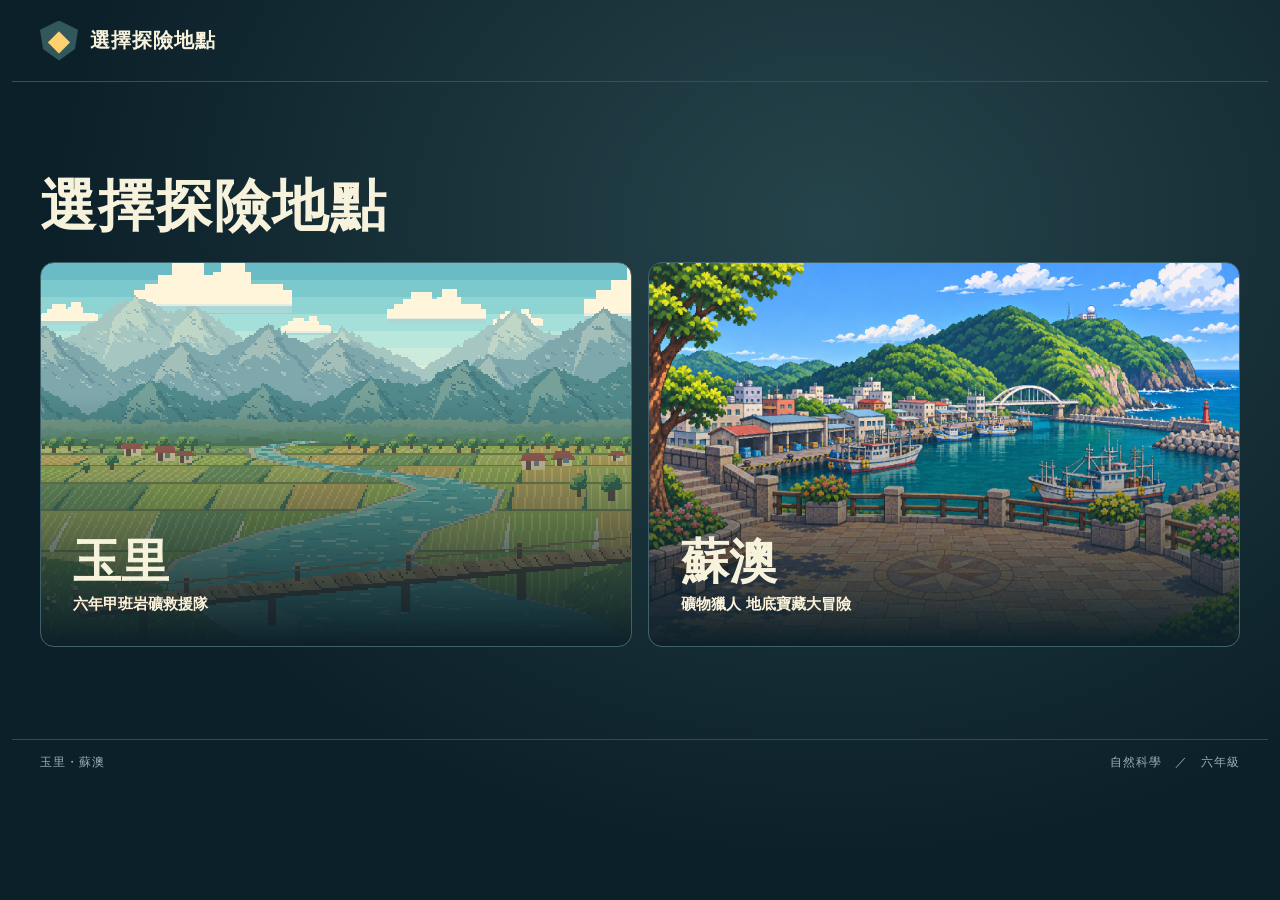
==== game.html @ c3cbf228 "Publish the updated rock and mineral rescue game" ====
<!doctype html>
<html lang="zh-Hant"><head><meta charset="utf-8"><meta name="viewport" content="width=device-width,initial-scale=1,viewport-fit=cover"><meta name="theme-color" content="#102833"><title>岩礦探險｜選擇地點</title><link rel="stylesheet" href="game.css"><link rel="stylesheet" href="museum.css"><link rel="stylesheet" href="victory.css"><script src="catalog.js" defer></script><script src="turntable.js" defer></script><script src="museum.js" defer></script><script src="conveyor.js" defer></script><script src="game.js" defer></script><script src="music.js" defer></script></head>
<body><header><div class="brand"><span class="crest">◆</span><span id="game-name">選擇探險地點</span></div><nav id="game-nav" aria-label="遊戲工具"><button id="sound" type="button" aria-label="音樂與音效" aria-pressed="true">♫ 開</button><button id="book">▤　圖鑑</button><button id="help" aria-label="玩法說明">？</button></nav></header><audio id="music-track" src="assets/valley-stroll.wav" loop preload="metadata" playsinline></audio><main id="main"></main><footer><span id="game-place">玉里・蘇澳</span><span>自然科學　／　六年級</span></footer><dialog id="dialog"><div id="dialogbody"></div><button id="close" class="action">返回遊戲</button></dialog><dialog id="victory" aria-labelledby="victory-title" aria-describedby="victory-next"></dialog><div id="notice" role="status"></div></body></html>
---- game.css ----
:root{color-scheme:dark;--ink:#132d37;--panel:#1a3741;--line:#41616a;--soft:#bcd4cc;--gold:#ffd071;--mint:#9be0be;--night:#0c2029;font-family:"Trebuchet MS","Microsoft JhengHei",system-ui,sans-serif;color:#f7f2dc;background:var(--night)}*{box-sizing:border-box}body{margin:0;min-height:100vh;background:radial-gradient(ellipse at 65% 25%,#26444b 0,transparent 66%),var(--night)}header,main,footer{max-width:1256px;margin:auto}header{height:82px;display:flex;align-items:center;justify-content:space-between;padding:0 28px;border-bottom:1px solid #34505a}button{font:inherit;font-weight:800;cursor:pointer;touch-action:manipulation;color:inherit;background:var(--panel);border:1px solid var(--line);border-radius:7px;min-height:44px;padding:9px 16px}button:hover{border-color:var(--mint);filter:brightness(1.08)}button:focus-visible,input:focus-visible{outline:3px solid white;outline-offset:3px}button:active{transform:translateY(2px)}button:disabled{opacity:.5;cursor:default}.brand{display:flex;align-items:center;gap:12px;font-weight:950;font-size:20px;letter-spacing:2px}.brand small,.eyebrow,.tiny{display:block;font-family:"Courier New",monospace;font-size:11px;line-height:1.6;letter-spacing:2px;font-weight:bold;color:var(--mint)}.brand small{color:var(--soft);font-size:9px}.crest{display:grid;place-items:center;width:38px;height:40px;font-size:27px;color:var(--gold);background:#32585b;clip-path:polygon(50% 0,100% 23%,92% 71%,50% 100%,8% 71%,0 23%)}nav{display:flex;gap:8px}nav button{font-size:14px;padding:8px 12px}main{padding:28px}h1,h2,h3,p{margin:0}h1{font-size:clamp(42px,4.9vw,75px);line-height:1.14;font-weight:1000;letter-spacing:2px}h2{font-size:clamp(22px,2.4vw,31px);letter-spacing:1px}p{line-height:1.7;color:var(--soft)}.lobby{display:grid;grid-template-columns:1.57fr 1fr;gap:18px}.box,.scene,.mission,.stage{border:1px solid var(--line);border-radius:14px;overflow:hidden;background:var(--panel)}.scene{position:relative;isolation:isolate;min-height:510px;background:#568f97 url('assets/valley.png') center center/cover;image-rendering:pixelated}.scene:before{content:"";position:absolute;inset:0;z-index:-1;background:linear-gradient(155deg,#0b2b3bc9,transparent 67%),linear-gradient(0deg,#102c36f5,transparent 37%)}.scenehead{padding:34px}.scenehead .eyebrow{color:var(--gold);letter-spacing:3px;margin-bottom:12px}.scenehead h1{text-shadow:3px 4px #193c45,0 1px 8px #193c45}.scenehead p{color:#fff3ce;font-size:16px;font-weight:bold;margin-top:10px;text-shadow:1px 2px 3px #152d33}.sprite,.spec{image-rendering:pixelated;object-fit:contain}.lead{position:absolute;height:38%;max-width:45%;bottom:16%;left:50%;transform:translateX(-50%);filter:drop-shadow(4px 5px 0 #183d4a55);animation:idle 2.4s steps(2,end) infinite}@keyframes idle{50%{translate:0 -4px}}.scenefoot{position:absolute;left:24px;right:24px;bottom:18px;display:flex;align-items:center;gap:10px}.tag{background:#203f40;border:1px solid #88a88b;border-radius:20px;padding:5px 12px;color:#e9efca;font-size:13px;font-weight:bold}.scenefoot b{font-size:14px}.box{padding:22px;background:linear-gradient(150deg,#25454b,#19343d)}.roster{display:grid;grid-template-columns:repeat(4,1fr);gap:8px;margin:17px 0}.char{position:relative;padding:5px 1px 7px;min-width:0;display:grid;justify-items:center;background:#142e38;border:2px solid #395861;font-size:13px}.char img{width:100%;height:63px}.char.sel,.sel{border-color:var(--gold)!important;background:#374542}.char.sel:after{content:'✓';position:absolute;right:3px;top:0;color:var(--gold)}.desc{font-size:14px;padding:12px 0;border-top:1px dashed #506466;min-height:72px}.desc strong,.gold{color:var(--gold)}.action{background:var(--gold);color:#302f24;border:1px solid #ffe8ae;box-shadow:0 3px 0 #9b743b;letter-spacing:1px}.wide{width:100%}.row{display:flex;gap:10px;align-items:center;flex-wrap:wrap}.route{margin-top:20px}.route h3{font-size:16px;margin:0 0 10px}.missions{display:grid;grid-template-columns:repeat(3,1fr);gap:12px}.mission{padding:13px 15px;display:flex;align-items:center;gap:13px}.mission img{height:40px;width:48px;image-rendering:pixelated;object-fit:contain}.mission small{display:block;color:var(--mint);letter-spacing:2px;font:10px monospace}.mission strong{display:block;margin-top:4px}footer{border-top:1px solid #314950;display:flex;justify-content:space-between;padding:14px 28px;color:#97b1b4;font:12px monospace;letter-spacing:1px}.stage{padding:22px}.stagehead{display:flex;align-items:center;justify-content:space-between;gap:10px;margin-bottom:15px}.stagehead h1{font-size:clamp(23px,3.6vw,39px)}.dialogue{display:flex;align-items:center;gap:14px;border:1px solid var(--line);background:#102c35;padding:9px 14px;border-radius:9px;margin:12px 0}.dialogue img{width:57px;height:60px}.dialogue strong{color:var(--gold);font-size:14px}.dialogue p{font-size:15px;color:#e4ece4}.riverwrap{position:relative;max-width:800px;margin:auto}canvas{display:block;width:100%;height:auto;border:2px solid #729b97;border-radius:9px;image-rendering:pixelated;touch-action:manipulation}.dpad,.controls,.tools{display:flex;gap:8px;justify-content:center;align-items:center;flex-wrap:wrap;margin:12px 0}.dpad button{min-width:56px}.labgrid{display:grid;grid-template-columns:1fr 1fr;gap:16px}.bench{padding:18px;border:1px solid var(--line);background:#132f38;border-radius:10px;text-align:center;min-width:0}.display{position:relative;display:grid;place-items:center;min-height:155px;background:radial-gradient(ellipse,#395d60,transparent 69%);margin-bottom:8px}.display img{height:144px;max-width:85%}.cards{display:flex;justify-content:center;gap:8px;flex-wrap:wrap;margin:12px 0}.item{display:inline-grid;justify-items:center;align-content:center;min-width:75px;padding:6px}.item img{width:60px;height:47px;object-fit:contain;image-rendering:pixelated}.tiny{color:#aac3c0}.note{color:var(--gold);min-height:25px;font-size:15px}.bar{height:9px;background:#0b232c;border-radius:5px;overflow:hidden;margin:12px auto;max-width:380px}.bar i{display:block;height:100%;background:var(--mint);transition:width .3s}.slots{display:flex;gap:8px;justify-content:center;align-items:center;margin:12px 0}.slot{border:2px dashed var(--line);width:38%;min-height:90px;padding:4px;display:grid;place-items:center}.slot img{height:46px}.scratch{position:absolute;width:55px;height:4px;background:#fff2ba;box-shadow:0 3px #4a4440;transform:rotate(-28deg);left:57%;top:55%}.belt{overflow:hidden;background:repeating-linear-gradient(105deg,#28454b 0 18px,#35565b 19px 24px);border-block:5px solid #749397;padding:13px}.cargo{margin:auto;width:min(450px,95%);padding:13px;background:#19343d;border:2px solid #d3af73;border-radius:10px;text-align:center;animation:arrive .55s ease-out}.cargo img{height:100px;max-width:75%}@keyframes arrive{from{transform:translateX(-80%);opacity:.4}}.journal{display:grid;grid-template-columns:repeat(auto-fit,minmax(150px,1fr));gap:8px}.journal article{border:1px solid var(--line);border-radius:8px;padding:10px}.journal img{height:52px;max-width:100%}.journal p{font-size:13px}.team{display:flex;justify-content:center;flex-wrap:wrap}.team img{width:11%;max-width:95px}.soil{background:linear-gradient(#668e97 0 52%,#886745 53% 61%,#574534 62%);border-radius:12px;text-align:center;font-size:55px;padding:35px 6px;margin:12px auto}.results{max-width:680px;margin:0 auto;text-align:center}.results p{margin:9px 0}.results h2{color:var(--gold)}input[type=range]{width:min(420px,85%);accent-color:var(--gold);min-height:44px}dialog{background:#19353f;border:1px solid #86a6a4;border-radius:14px;color:#f4f2dc;padding:22px;width:min(630px,92vw);max-height:85vh}dialog::backdrop{background:#061c22c9}dialog h2,dialog p{margin-bottom:12px}dialog #close{margin-top:14px}#notice{position:fixed;left:50%;bottom:18px;transform:translateX(-50%);padding:10px 15px;border-radius:8px;background:#fff0c9;color:#2e3630;font-weight:bold;box-shadow:0 4px 15px #0005;pointer-events:none;z-index:4}#notice:empty{display:none}
@media(max-width:900px){header{height:65px}.lobby{grid-template-columns:1.22fr 1fr}.scene{min-height:430px}.scenehead{padding:21px}.box{padding:15px}.char img{height:54px}main{padding:16px}.mission{padding:10px;gap:7px}.mission strong{font-size:14px}}
@media(max-width:680px){header{padding:0 12px}.brand{font-size:16px;gap:6px}nav{gap:4px}nav button{padding:7px 9px}.lobby,.labgrid{grid-template-columns:1fr}.scene{min-height:280px}.lead{left:74%;bottom:17%;height:48%}.scenefoot{left:16px;bottom:12px}.scenehead h1{font-size:40px}.scenehead p{font-size:14px}.roster{margin:10px 0}.char img{height:55px}.desc{min-height:0}.missions{gap:6px}.mission{display:grid;gap:2px}.mission img{width:33px;height:28px}.mission strong{font-size:12px}.stage{padding:12px}.stagehead{align-items:start}.tag{font-size:11px}.dialogue{gap:8px}.box h2{font-size:21px}.btnline{display:flex;flex-wrap:wrap;gap:6px}main{padding:12px}.row{gap:6px}.item{min-width:60px}.item img{width:45px}.roster .char{min-height:80px}}
@media(prefers-reduced-motion:reduce){*,*:before,*:after{animation-duration:.01ms!important;transition-duration:.01ms!important}}
.formation{position:relative;isolation:isolate;overflow:hidden;border:1px solid #658483;border-radius:7px;margin:12px auto 6px;height:74px;max-width:380px}.formation.strata{background:linear-gradient(#619b9e,#2e656d 70%,#69583e)}.strata i{position:absolute;left:0;right:0;height:11px;border-top:2px dotted #695f49;transform:skewY(-1deg)}.formation.magma{background:linear-gradient(155deg,#484347 0 24%,#dc7547 25%,#d39a59 72%,#494547 73%)}.magma.phase1{filter:saturate(.8)}.magma.phase2{filter:saturate(.55)}.magma.phase3{background:#948783}.magma i{position:absolute;width:12px;height:7px;transform:rotate(-28deg)}.testview{height:102px;position:relative;background:radial-gradient(ellipse,#3b5658,transparent 70%)}.testview>img{width:118px;height:100%;position:absolute;left:50%;transform:translateX(-35%)}.testview .tip{position:absolute;left:calc(50% - 70px);top:0}.testview .tip img{width:69px;transform:rotate(45deg)}.testview .scratch{left:51%;width:35px;top:55%}.stroke{animation:stroke .45s ease-out}@keyframes stroke{0%{transform:translate(-10px,-8px)}60%{transform:translate(22px,14px)}}.cargo{position:relative;z-index:1;cursor:grab}.cargo:active{cursor:grabbing}.rolling{animation:roll 1.6s linear infinite}@keyframes roll{to{background-position:50px 0}}.slots button img{max-width:65px}
.belt-score{justify-content:space-between;margin:12px 0}
.sealed-parcel{position:relative;width:64px;height:45px;margin:18px auto 12px;background:#b88a50;border:3px solid #6d5032;border-bottom-width:5px;box-shadow:4px 4px #10252c}
.sealed-parcel:before{content:"";position:absolute;left:40%;top:0;width:20%;height:100%;background:#e7cb88}
.sealed-parcel i{position:absolute;right:5px;bottom:4px;width:13px;height:9px;border:2px solid #705a3d;background:#eedcb0}
.chute-grid{display:grid;grid-template-columns:repeat(4,minmax(0,1fr));gap:10px;max-width:820px;margin:16px auto}
.chute-choice{display:flex;align-items:center;justify-content:center;gap:10px;min-height:55px}
.chute-letter{font:700 14px monospace;padding:3px 6px;border-radius:4px;background:#354f52;color:#ffdd96}
@media(max-width:750px){.chute-grid{grid-template-columns:repeat(2,minmax(0,1fr))}.chute-choice{min-height:52px;padding:6px}.chute-letter{flex-shrink:0}}

#sound[aria-pressed="true"]{color:var(--gold);border-color:#8b8058}
@media(max-width:600px){body>header{height:auto;min-height:65px;flex-wrap:wrap;gap:6px;padding-block:7px}body>header nav{margin-left:auto}}

#river{touch-action:none;user-select:none}
.dpad{display:grid;grid-template-columns:repeat(3,56px);grid-template-areas:". up ." "left down right"}
.dpad [data-do="move-up"]{grid-area:up}
.dpad [data-do="move-left"]{grid-area:left}
.dpad [data-do="move-down"]{grid-area:down}
.dpad [data-do="move-right"]{grid-area:right}
.river-pause{text-align:center;margin-bottom:8px}

.river-controls{width:100%;max-width:800px;margin:12px auto;display:grid;grid-template-columns:1fr auto 1fr;align-items:start}
.river-controls .dpad{grid-column:2;margin:0;touch-action:none;user-select:none}
.river-controls .dpad button{touch-action:none;-webkit-touch-callout:none}
.river-controls .river-pause{grid-column:3;justify-self:end;margin:0}
@media(max-width:430px){
 .river-controls{grid-template-columns:1fr auto}
 .river-controls .dpad{grid-column:1;justify-self:center}
 .river-controls .river-pause{grid-column:2}
}

/* Location picker and Su'ao gathering scene */
#game-nav[hidden] { display: none; }

.location-select {
  padding-block: clamp(24px, 5vw, 66px);
}
.location-select h1 {
  margin-bottom: 24px;
  font-size: clamp(30px, 5vw, 56px);
}
.location-grid {
  display: grid;
  grid-template-columns: repeat(2, minmax(0, 1fr));
  gap: 16px;
}
.location-card {
  display: flex;
  align-items: flex-end;
  min-height: clamp(200px, 33vw, 385px);
  padding: clamp(18px, 3vw, 32px);
  border: 1px solid var(--line);
  border-radius: 14px;
  color: inherit;
  text-decoration: none;
  background-color: var(--panel);
  background-position: center;
  background-size: cover;
}
.location-yuli {
  background-image: linear-gradient(transparent 34%, #0c2029 100%), url('assets/valley.png');
  image-rendering: pixelated;
}
.location-suao {
  background-image: linear-gradient(transparent 34%, #0c2029 100%), url('assets/suao-harbor.png');
}
.location-card:hover { border-color: var(--gold); }
.location-card:focus-visible, .location-return:focus-visible {
  outline: 3px solid white;
  outline-offset: 3px;
}
.location-card strong { display: block; font-size: clamp(30px, 4vw, 48px); }
.location-card small { color: #fcf3d9; font-size: 15px; font-weight: 700; }
.location-return {
  display: inline-flex;
  align-items: center;
  min-height: 44px;
  margin-top: 14px;
  color: var(--mint);
  font-weight: 700;
}
.scene-suao {
  background-image: url('assets/suao-harbor.png');
  background-position: center bottom;
  image-rendering: auto;
}
.scene-suao .scenehead h1 { font-size: clamp(31px, 4.1vw, 60px); }
.scene-suao .class-name { display: block; }

@media (max-width: 620px) {
  .location-grid { grid-template-columns: 1fr; }
}

.roster-yuli { grid-template-columns: repeat(3, minmax(0, 1fr)); }
.roster-pager {
  align-self: end;
  justify-self: end;
  padding-inline: 12px;
  font-size: 14px;
}
.team-yuli img { width: 10%; }
---- museum.css ----
.roster{grid-template-columns:repeat(3,minmax(0,1fr))}
.roster .char{display:flex;align-items:center;justify-content:center;gap:3px;padding:5px;font-size:14px}
.roster .char img{width:46%;height:59px}
.gate-note{padding:12px;border:1px dashed #647d7e;background:#193941;border-radius:8px;margin:14px auto;font-size:14px}
.trial-log{display:grid;grid-template-columns:1fr 1fr;gap:6px;padding:0;list-style:none}
.trial-log li{display:flex;align-items:center;justify-content:space-between;gap:5px;padding:7px 9px;text-align:left;border-radius:6px;border:1px dashed #516d74;color:#c3d2d1;font-size:13px}
.trial-log .measured{background:#264842;border:1px solid #597d6c;color:#daf0da}
.trial-log b{font-size:12px;white-space:nowrap}
.observation button{width:85%;margin-top:8px;padding:0;border-color:#41666b;background:radial-gradient(ellipse at center,#34575c,#18343c);overflow:hidden}
.observation canvas{height:165px;width:100%;border:0;background:transparent;image-rendering:auto}
.museum-intro .dialogue{margin-top:0}
.museum-toolbar,.museum-exit,.museum-tabs,.display-meta,.turn-controls{display:flex;align-items:center;gap:8px}
.museum-toolbar{justify-content:space-between;gap:12px;margin:20px 0 12px}
.museum-tabs{flex-wrap:wrap}
.museum-tabs button{border-radius:22px;min-height:44px;padding:8px 20px}
.museum-tabs .current,.specimen-rail .current,.pair-buttons .current{border-color:#ffd071;background:#40504b;color:#ffdf97}
.catalog-count{font-size:14px;white-space:nowrap;color:#b7cec8}
.museum-grid{display:grid;grid-template-columns:minmax(126px,.49fr) minmax(255px,1.45fr) minmax(235px,1fr);gap:12px;align-items:stretch}
.specimen-rail{display:flex;flex-direction:column;gap:7px;max-height:440px;overflow:auto;padding:2px 6px 5px 2px;scrollbar-color:#567579 #17343c}
.specimen-rail button{display:flex;align-items:center;text-align:left;justify-content:flex-start;gap:6px;padding:6px 8px;flex-shrink:0;background:#152e37;line-height:1.35}
.cabinet-thumb{width:46px;height:38px;flex-shrink:0;border:0;image-rendering:auto;pointer-events:none;background:transparent}
.museum-display{position:relative;min-width:0;align-self:start;overflow:hidden;border-radius:12px;border:1px solid #668487;background:radial-gradient(ellipse at 50% 65%,#41646a 0%,#1f3b47 58%,#142c38 100%);text-align:center}
.museum-display:before{content:"";position:absolute;inset:0;pointer-events:none;opacity:.22;background-image:linear-gradient(#87b2aa25 1px,transparent 1px),linear-gradient(90deg,#87b2aa25 1px,transparent 1px);background-size:27px 27px}
.display-meta{position:relative;justify-content:space-between;margin:15px 17px 0;color:#dbecda;font:700 12px "Microsoft JhengHei",sans-serif;letter-spacing:1px}
#museum-turntable{position:relative;border:0;width:100%;height:clamp(200px,22vw,310px);background:transparent;image-rendering:auto}
.turn-controls{position:relative;justify-content:center}
.turn-controls button{font-size:14px;background:#18323b;padding:6px 12px}
.turn-controls output{min-width:46px;font: bold 15px monospace;color:#ffe5ac}
.view-caption{position:relative;font-size:13px;margin:8px 0 14px;color:#c7d9d8}
.exhibit-label{padding:18px;border:1px solid #4a666b;border-radius:11px;align-self:start;background:#233e45}
.exhibit-label h2{font-size:clamp(24px,3vw,35px);margin:4px 0 12px;color:#ffe0a0}
.exhibit-label h3{font-size:15px;letter-spacing:1px;margin:12px 0 3px}
.exhibit-label p{font-size:15px;line-height:1.65}
.hardness,.rock-hardness{border-top:1px dashed #5b7577;margin-top:14px;padding-top:12px}
.hardness{display:flex;align-items:center;gap:10px;flex-wrap:wrap}
.hardness span{font-size:15px;font-weight:bold}.hardness strong{background:#ffd071;color:#293632;border-radius:6px;padding:3px 11px}
.hardness small{color:#c0d9cb}
.exhibit-label .rock-hardness{font-size:13px}
.parent-gallery{margin-top:22px;border-top:1px solid #486169;padding-top:16px}
.parent-gallery h2{font-size:22px}.parent-gallery>p{margin:4px 0 12px;font-size:14px}
.pair-grid{display:grid;grid-template-columns:repeat(3,1fr);gap:10px}
.pair-card{min-width:0;border:1px solid #425d63;border-radius:9px;padding:10px;background:#172f39}
.pair-buttons{display:flex;justify-content:space-evenly;align-items:center;gap:5px;color:#eabf78}
.pair-buttons button{font-size:14px;color:#eeeeda;flex:1;display:grid;justify-items:center;padding:4px;min-width:0}
.pair-card p{font-size:13px;line-height:1.65;margin:8px 0 0}
.museum-exit{flex-wrap:wrap;justify-content:center;margin-top:20px}
@media(max-width:970px){.museum-grid{grid-template-columns:minmax(225px,1.05fr) minmax(230px,1fr)}.specimen-rail{grid-column:1/-1;flex-direction:row;max-height:none}.specimen-rail button{min-height:48px}.roster .char{flex-direction:column;padding:2px}.roster .char img{width:100%;height:43px}.trial-log{grid-template-columns:1fr}}
@media(max-width:680px){.museum-grid,.pair-grid{grid-template-columns:1fr}.museum-tabs{gap:4px}.museum-tabs button{padding:6px 10px;font-size:14px}.catalog-count{display:none}.museum-toolbar{margin:12px 0 8px}.exhibit-label{padding:14px}.specimen-rail{width:100%;flex-wrap:wrap;gap:4px}.specimen-rail button{flex:1 0 21%;display:grid;justify-items:center;text-align:center;font-size:12px;padding:4px}.specimen-rail .cabinet-thumb{height:26px}.exhibit-label h2{margin-bottom:4px}.pair-buttons button{display:flex;align-items:center;justify-content:center}.roster .char{flex-direction:row;min-height:65px;font-size:13px}.roster .char img{width:45%;height:50px}.trial-log{grid-template-columns:1fr 1fr}.museum-tabs{flex-wrap:nowrap}.team{gap:3px}}
@media(max-width:400px){.trial-log{grid-template-columns:1fr}.museum-tabs button{padding:6px 8px}}
---- victory.css ----
.class-name{display:block}
.brand{letter-spacing:1px}
body:has(#victory[open]){overflow:hidden}
#victory{position:fixed;inset:0;width:100%;height:100%;height:100dvh;max-width:none;max-height:none;margin:0;padding:0;border:0;border-radius:0;overflow:hidden;color:#fff1c0;background:radial-gradient(ellipse at 50% 49%,#78452e 0%,#3d3440 34%,#152637 72%,#091923 100%);text-align:center;isolation:isolate}
#victory[open]{display:grid;place-items:center}
#victory::backdrop{background:#102530}
.victory-rays{position:absolute;inset:-100vmax;pointer-events:none;background:repeating-conic-gradient(from -8deg at 50% 50%,transparent 0deg 12deg,#ffc96420 12deg 17deg,transparent 17deg 24deg);animation:ray-spin 30s linear infinite}
.victory-confetti{position:absolute;inset:0;overflow:hidden;pointer-events:none}.victory-confetti i{position:absolute;left:var(--x);top:-30px;width:9px;height:16px;background:var(--hue);box-shadow:2px 1px 0 #ffffff40;animation:gem-fall var(--speed) var(--delay) linear infinite}
.victory-confetti i:nth-child(3n){width:13px;height:13px;clip-path:polygon(50% 0,64% 35%,100% 50%,64% 65%,50% 100%,36% 65%,0 50%,36% 35%)}
.victory-poster{position:relative;width:min(92vw,800px);display:grid;justify-items:center;align-content:center}
.victory-name{font-size:clamp(14px,2.6vmin,25px);font-weight:850;letter-spacing:.16em;padding:7px 24px;border-block:1px solid #d6a769;color:#ffe3ab;background:#1a272de8}
.victory-medal{width:clamp(50px,12vmin,110px);aspect-ratio:1;display:grid;place-items:center;margin:2.5vmin auto 0;background:linear-gradient(135deg,#ffe4a3,#c88139);clip-path:polygon(27% 0,73% 0,100% 27%,100% 73%,73% 100%,27% 100%,0 73%,0 27%);animation:medal-land .55s cubic-bezier(.18,.85,.25,1.3) both}
.victory-medal img{width:85%;filter:drop-shadow(1px 4px 1px #885740)}
#victory-title{font-size:clamp(74px,23vmin,200px);line-height:1.15;font-weight:1000;letter-spacing:.08em;text-indent:.08em;color:#ffe088;text-shadow:0 .035em #bd6b29,0 .073em #553526,0 .08em .22em #ed994b66;animation:title-land .72s cubic-bezier(.2,.85,.25,1.24) both}
.victory-message{margin:1.3vmin 0 0;color:white;font-size:clamp(15px,3.2vmin,29px);font-weight:bold;letter-spacing:.12em}
.victory-team{display:flex;justify-content:center;align-items:end;width:min(100%,64vh);margin:1.8vmin 0}
.victory-team span{width:11%;animation:team-cheer .68s calc(var(--i)*-.07s) infinite alternate ease-in-out}
.victory-team img{width:100%;display:block;filter:drop-shadow(2px 4px 1px #14242e)}
#victory-next{font-size:clamp(13px,2.3vmin,20px);color:#fbdfb2}
.victory-progress{width:150px;height:5px;margin-top:7px;background:#0d202a;border-radius:5px;overflow:hidden}
.victory-progress i{display:block;height:100%;background:#ffd071;transform-origin:left;animation:victory-fill 5s linear both}
@keyframes title-land{0%{transform:scale(2.15) rotate(-8deg);opacity:0}65%{transform:scale(.91) rotate(2deg);opacity:1}100%{transform:scale(1)}}
@keyframes medal-land{from{transform:translateY(-55%) scale(.25)}to{transform:none}}
@keyframes team-cheer{to{transform:translateY(-9%)}}
@keyframes gem-fall{to{transform:translate(var(--drift),calc(100dvh + 45px)) rotate(380deg)}}
@keyframes ray-spin{to{transform:rotate(360deg)}}
@keyframes victory-fill{from{transform:scaleX(0)}to{transform:scaleX(1)}}
@media(max-width:500px){header .brand{font-size:clamp(12px,3.8vw,16px);letter-spacing:0;gap:4px}header .crest{width:26px;height:30px;font-size:20px}}
@media(prefers-reduced-motion:reduce){#victory *,#victory *::before{animation:none}.victory-confetti i{top:calc(var(--x) * .9)}}
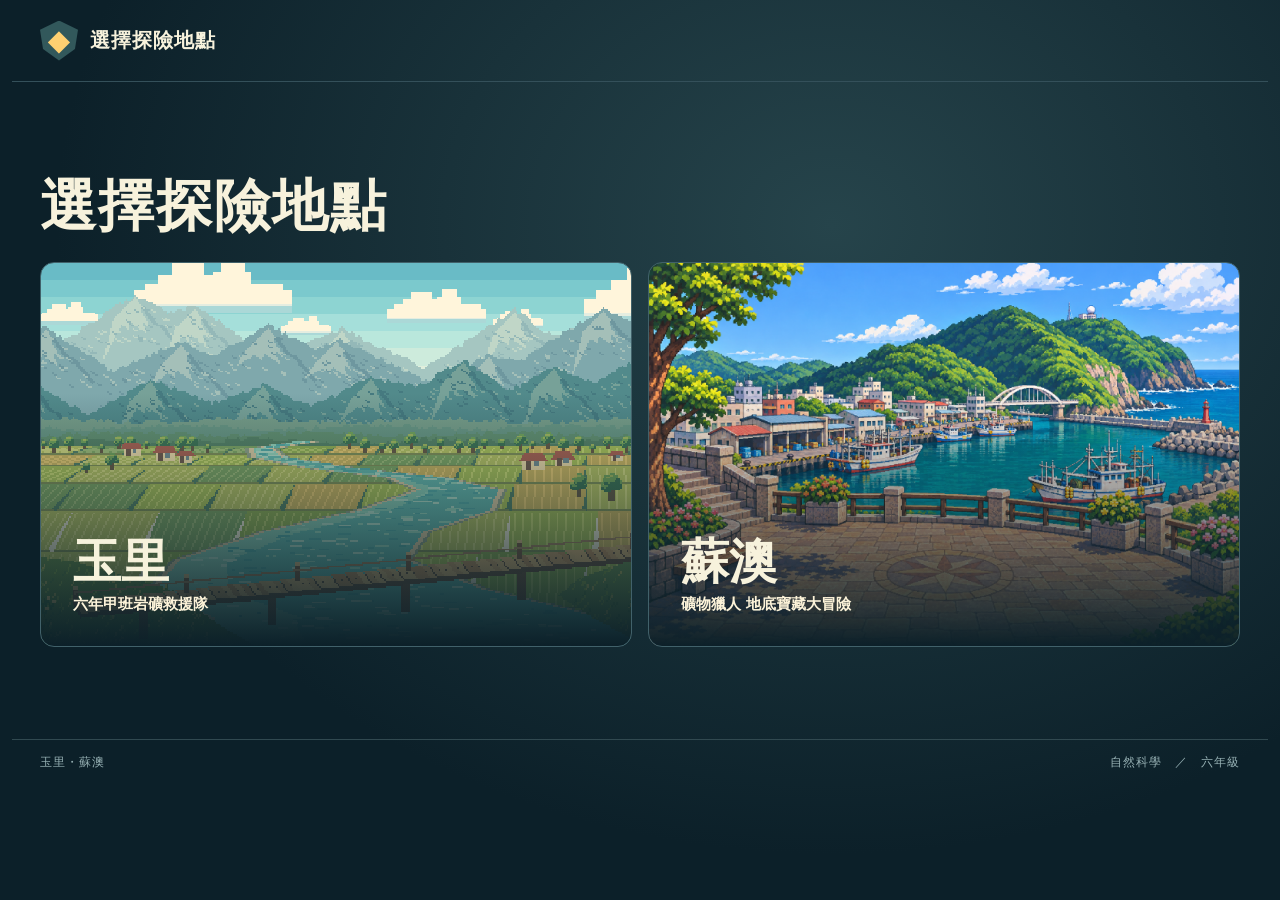
==== commit 48f7fffc: "Render the game directly at the device orientation" ====
--- a/game.html
+++ b/game.html
@@ -1,3 +1,14 @@
 <!doctype html>
-<html lang="zh-Hant"><head><meta charset="utf-8"><meta name="viewport" content="width=device-width,initial-scale=1,viewport-fit=cover"><meta name="theme-color" content="#102833"><title>岩礦探險｜選擇地點</title><link rel="stylesheet" href="game.css"><link rel="stylesheet" href="museum.css"><link rel="stylesheet" href="victory.css"><script src="catalog.js" defer></script><script src="turntable.js" defer></script><script src="museum.js" defer></script><script src="conveyor.js" defer></script><script src="game.js" defer></script><script src="music.js" defer></script></head>
-<body><header><div class="brand"><span class="crest">◆</span><span id="game-name">選擇探險地點</span></div><nav id="game-nav" aria-label="遊戲工具"><button id="sound" type="button" aria-label="音樂與音效" aria-pressed="true">♫ 開</button><button id="book">▤　圖鑑</button><button id="help" aria-label="玩法說明">？</button></nav></header><audio id="music-track" src="assets/valley-stroll.wav" loop preload="metadata" playsinline></audio><main id="main"></main><footer><span id="game-place">玉里・蘇澳</span><span>自然科學　／　六年級</span></footer><dialog id="dialog"><div id="dialogbody"></div><button id="close" class="action">返回遊戲</button></dialog><dialog id="victory" aria-labelledby="victory-title" aria-describedby="victory-next"></dialog><div id="notice" role="status"></div></body></html>
+<html lang="zh-Hant">
+<head>
+  <meta charset="utf-8">
+  <meta name="viewport" content="width=device-width, initial-scale=1">
+  <title>岩礦探險</title>
+  <script>
+    window.location.replace("index.html" + window.location.search + window.location.hash);
+  </script>
+</head>
+<body>
+  <a href="index.html">開啟岩礦探險</a>
+</body>
+</html>
